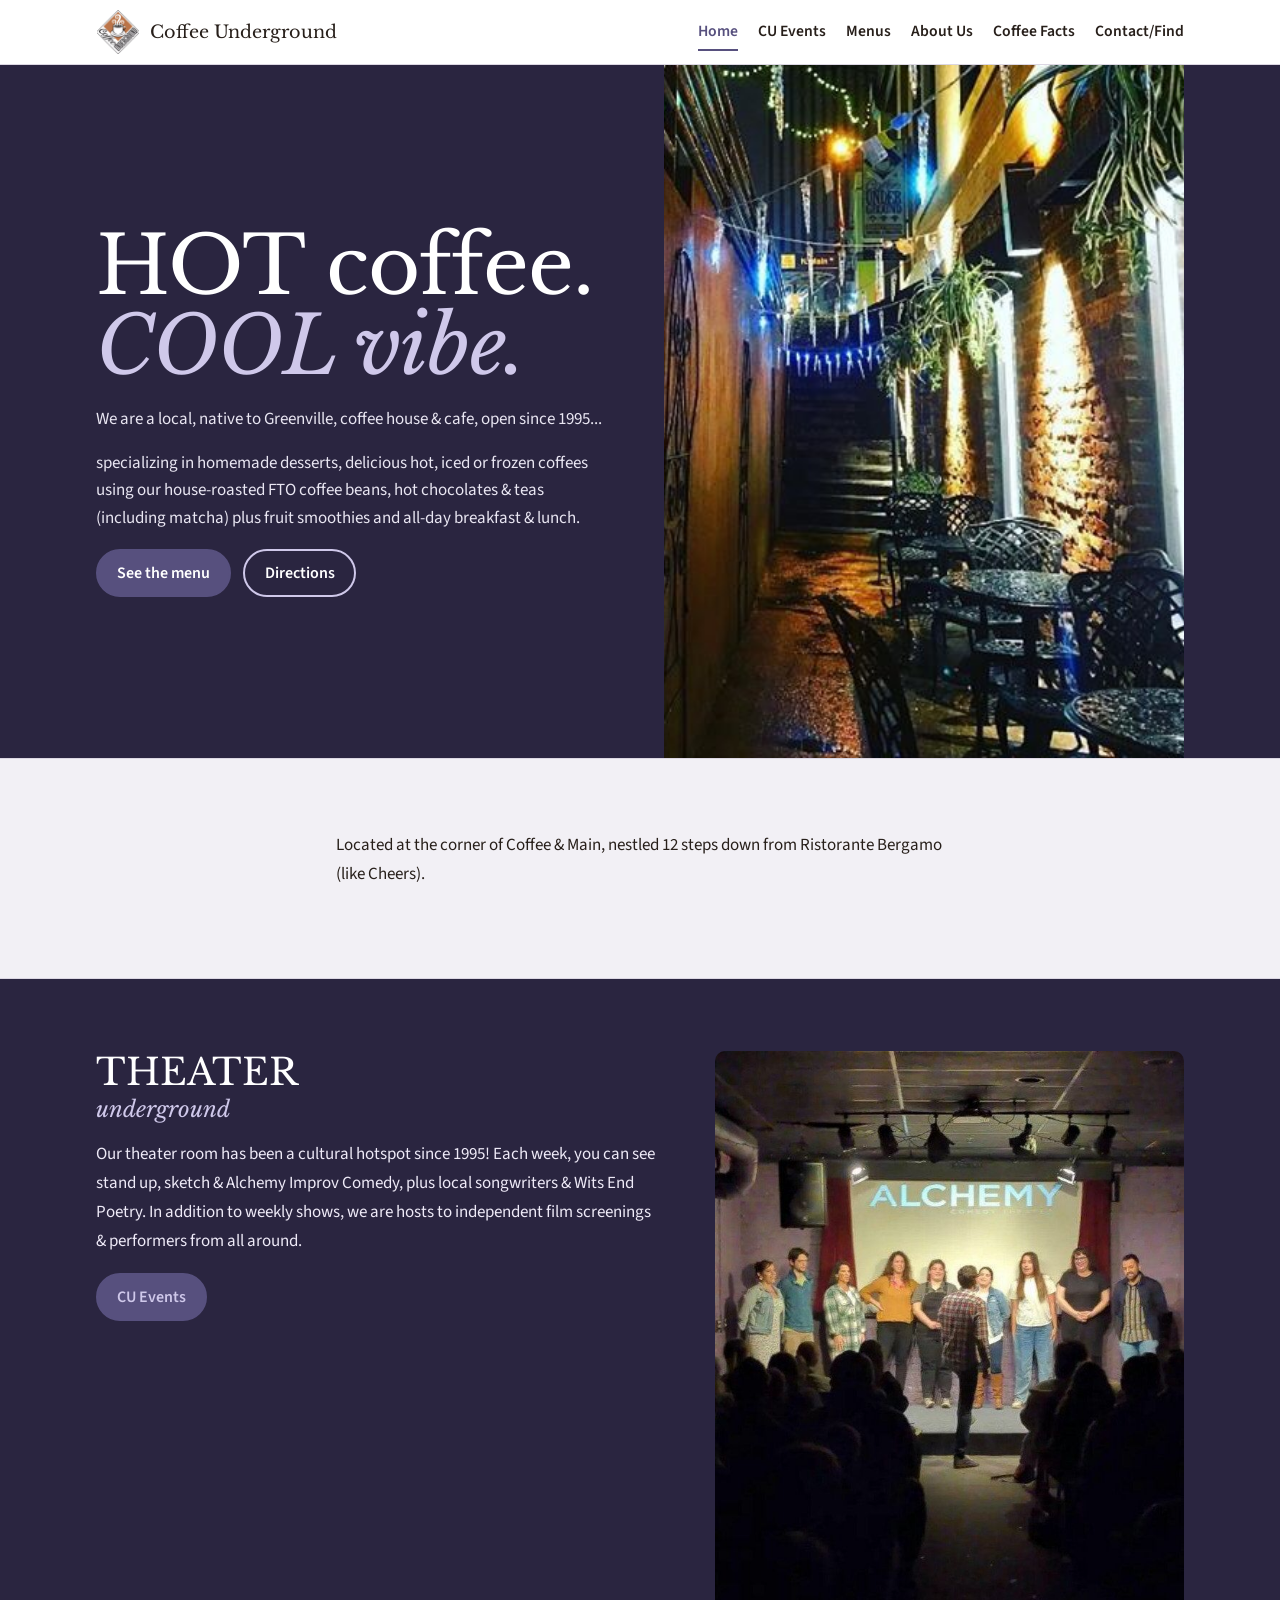
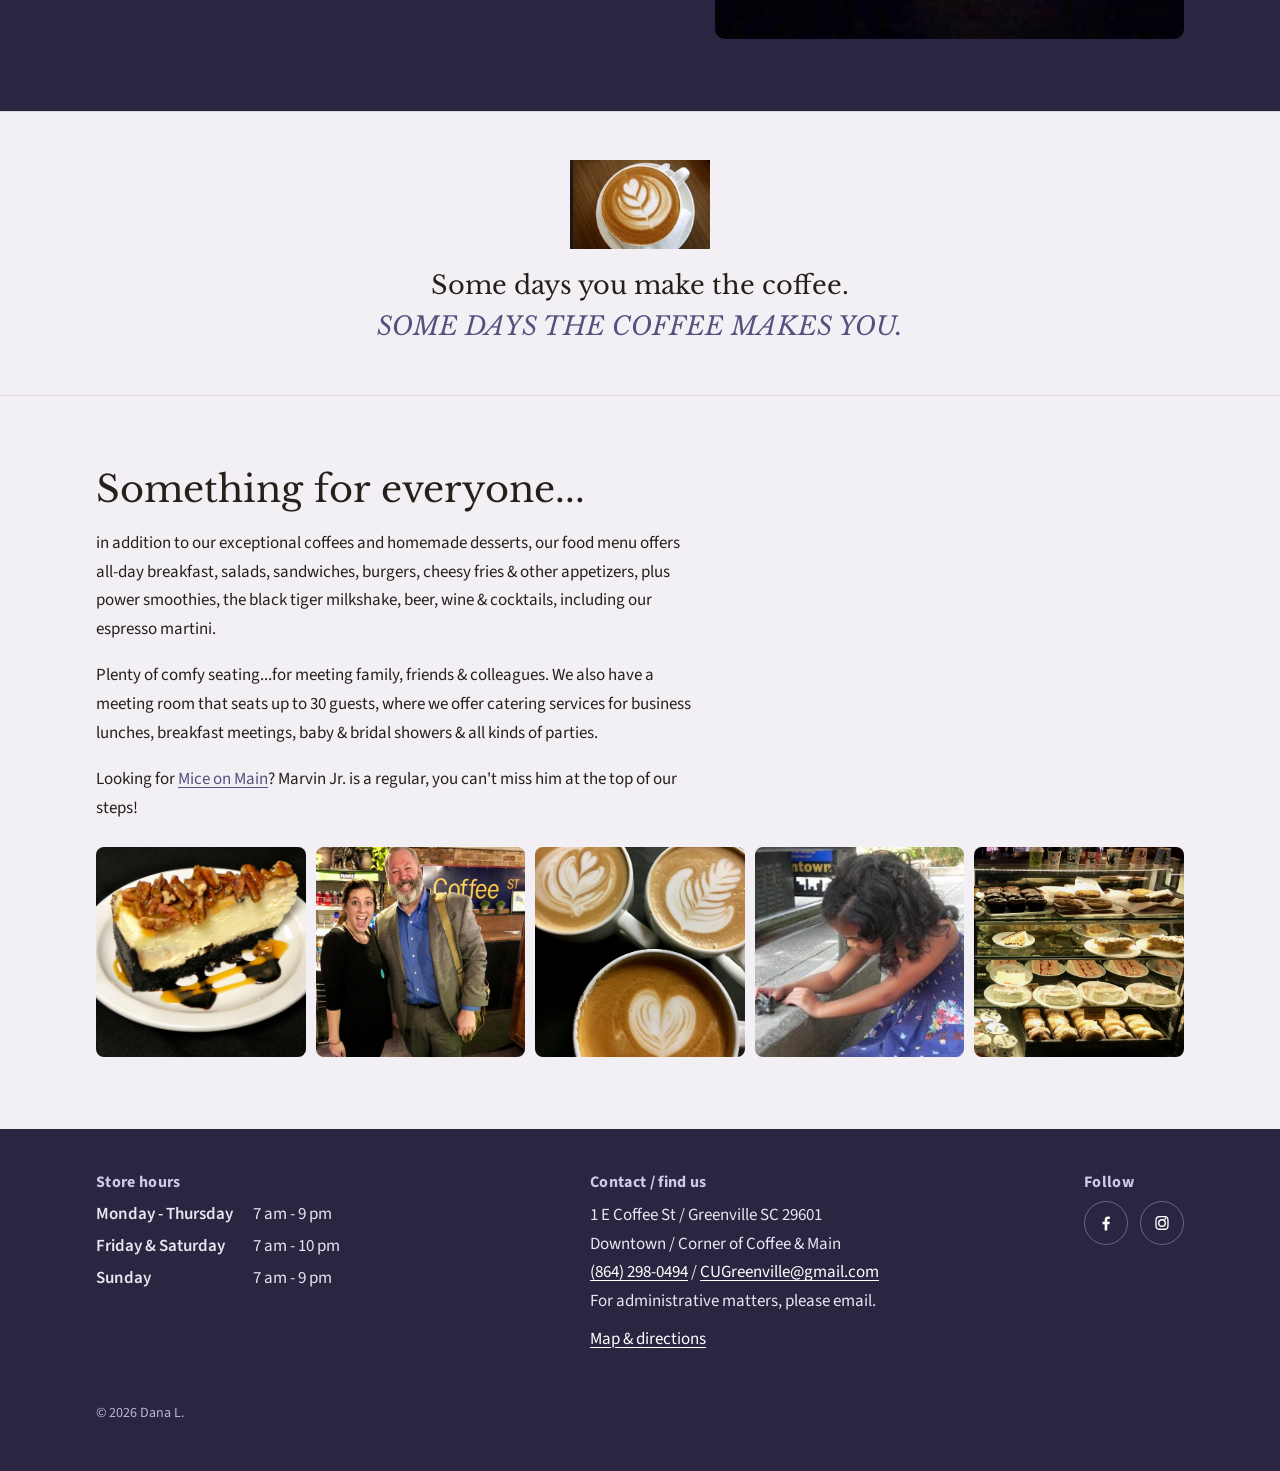
==== index.html @ 71eb5bec "Coffee Underground redesign: static site with GitHub Pages deploy Plain HTML/CSS redesign of coffeeu" ====
<!doctype html>
<html lang="en">
<head>
<meta charset="utf-8">
<meta name="viewport" content="width=device-width, initial-scale=1">
<title>Coffee Underground | Greenville, SC coffee house & theater</title>
<meta name="description" content="Local coffee house & cafe at the corner of Coffee & Main in downtown Greenville since 1995. House-roasted coffee, homemade desserts, all-day breakfast, and a theater downstairs.">
<meta property="og:site_name" content="Coffee Underground">
<meta property="og:title" content="Coffee Underground | Greenville, SC coffee house & theater">
<meta property="og:description" content="Local coffee house & cafe at the corner of Coffee & Main in downtown Greenville since 1995. House-roasted coffee, homemade desserts, all-day breakfast, and a theater downstairs.">
<meta property="og:image" content="https://www.coffeeunderground.info/assets/img/home-alley.jpeg">
<link rel="icon" href="assets/img/logo-sm.png">
<link rel="preconnect" href="https://fonts.googleapis.com">
<link rel="preconnect" href="https://fonts.gstatic.com" crossorigin>
<link href="https://fonts.googleapis.com/css2?family=Libre+Baskerville:ital,wght@0,400;0,700;1,400&family=Source+Sans+3:wght@400;600;700&display=swap" rel="stylesheet">
<link rel="stylesheet" href="assets/css/styles.css">
<script>document.documentElement.classList.add('js')</script>
<script>
(function () {
  try {
    if (matchMedia('(prefers-reduced-motion: reduce)').matches) return;
    // Once per 30 days per browser, not per tab, so visitors arriving from links don't sit through it again.
    var last = +localStorage.getItem('cu-intro') || 0;
    if (Date.now() - last < 30 * 864e5) return;
    localStorage.setItem('cu-intro', Date.now());
    document.documentElement.classList.add('intro');
  } catch (e) {}
})();
</script>
</head>
<body>
<div id="intro" aria-hidden="true">
  <svg class="intro-bg" viewBox="0 0 400 600" preserveAspectRatio="xMidYMid slice" aria-hidden="true">
  <defs>
    <filter id="paint" x="-5%" y="-5%" width="110%" height="110%">
      <feTurbulence type="fractalNoise" baseFrequency="0.035" numOctaves="2" seed="3" result="n"/>
      <feDisplacementMap in="SourceGraphic" in2="n" scale="9"/>
      <feGaussianBlur stdDeviation="0.7"/>
    </filter>
  </defs>
  <rect width="400" height="600" fill="#2a2540"/>
  <g filter="url(#paint)"><ellipse cx="130" cy="50" rx="9" ry="6" transform="rotate(-9 130 50)" fill="#57507e" opacity="0.09"/><ellipse cx="203" cy="12" rx="16" ry="4" transform="rotate(4 203 12)" fill="#9a6844" opacity="0.09"/><ellipse cx="226" cy="313" rx="18" ry="5" transform="rotate(33 226 313)" fill="#57507e" opacity="0.09"/><ellipse cx="343" cy="96" rx="18" ry="6" transform="rotate(4 343 96)" fill="#57507e" opacity="0.18"/><ellipse cx="41" cy="188" rx="15" ry="6" transform="rotate(-31 41 188)" fill="#57507e" opacity="0.09"/><ellipse cx="82" cy="225" rx="22" ry="5" transform="rotate(30 82 225)" fill="#9a6844" opacity="0.13"/><ellipse cx="99" cy="59" rx="9" ry="5" transform="rotate(-0 99 59)" fill="#57507e" opacity="0.13"/><ellipse cx="180" cy="201" rx="10" ry="5" transform="rotate(18 180 201)" fill="#57507e" opacity="0.10"/><ellipse cx="196" cy="13" rx="22" ry="6" transform="rotate(26 196 13)" fill="#57507e" opacity="0.12"/><ellipse cx="278" cy="196" rx="9" ry="3" transform="rotate(-16 278 196)" fill="#9a6844" opacity="0.18"/><ellipse cx="26" cy="241" rx="20" ry="8" transform="rotate(23 26 241)" fill="#cfc8ea" opacity="0.12"/><ellipse cx="154" cy="221" rx="25" ry="5" transform="rotate(8 154 221)" fill="#57507e" opacity="0.15"/><ellipse cx="87" cy="95" rx="15" ry="8" transform="rotate(-0 87 95)" fill="#57507e" opacity="0.10"/><ellipse cx="161" cy="92" rx="23" ry="7" transform="rotate(-16 161 92)" fill="#57507e" opacity="0.14"/><ellipse cx="144" cy="292" rx="11" ry="4" transform="rotate(-19 144 292)" fill="#57507e" opacity="0.11"/><ellipse cx="194" cy="194" rx="13" ry="4" transform="rotate(2 194 194)" fill="#cfc8ea" opacity="0.17"/><ellipse cx="127" cy="41" rx="16" ry="7" transform="rotate(32 127 41)" fill="#57507e" opacity="0.18"/><ellipse cx="224" cy="131" rx="10" ry="6" transform="rotate(-31 224 131)" fill="#9a6844" opacity="0.09"/><ellipse cx="84" cy="54" rx="19" ry="4" transform="rotate(5 84 54)" fill="#cfc8ea" opacity="0.16"/><ellipse cx="380" cy="203" rx="24" ry="6" transform="rotate(-25 380 203)" fill="#57507e" opacity="0.12"/><ellipse cx="139" cy="120" rx="10" ry="5" transform="rotate(33 139 120)" fill="#57507e" opacity="0.15"/><ellipse cx="125" cy="48" rx="21" ry="5" transform="rotate(13 125 48)" fill="#cfc8ea" opacity="0.15"/><ellipse cx="82" cy="314" rx="11" ry="6" transform="rotate(-33 82 314)" fill="#cfc8ea" opacity="0.15"/><ellipse cx="391" cy="285" rx="17" ry="8" transform="rotate(-10 391 285)" fill="#cfc8ea" opacity="0.11"/><ellipse cx="217" cy="166" rx="19" ry="7" transform="rotate(18 217 166)" fill="#57507e" opacity="0.11"/><ellipse cx="96" cy="132" rx="12" ry="5" transform="rotate(16 96 132)" fill="#57507e" opacity="0.22"/><ellipse cx="316" cy="156" rx="20" ry="8" transform="rotate(-4 316 156)" fill="#57507e" opacity="0.21"/><ellipse cx="395" cy="315" rx="9" ry="4" transform="rotate(-2 395 315)" fill="#cfc8ea" opacity="0.13"/><ellipse cx="193" cy="325" rx="17" ry="6" transform="rotate(21 193 325)" fill="#57507e" opacity="0.09"/><ellipse cx="264" cy="300" rx="17" ry="4" transform="rotate(20 264 300)" fill="#57507e" opacity="0.13"/><ellipse cx="320" cy="321" rx="16" ry="7" transform="rotate(-29 320 321)" fill="#9a6844" opacity="0.10"/><ellipse cx="397" cy="9" rx="23" ry="4" transform="rotate(23 397 9)" fill="#9a6844" opacity="0.22"/><ellipse cx="263" cy="116" rx="8" ry="7" transform="rotate(16 263 116)" fill="#57507e" opacity="0.09"/><ellipse cx="300" cy="46" rx="23" ry="4" transform="rotate(-17 300 46)" fill="#57507e" opacity="0.12"/><ellipse cx="96" cy="194" rx="18" ry="7" transform="rotate(-31 96 194)" fill="#cfc8ea" opacity="0.18"/><ellipse cx="359" cy="219" rx="23" ry="7" transform="rotate(-26 359 219)" fill="#9a6844" opacity="0.10"/><ellipse cx="204" cy="288" rx="19" ry="7" transform="rotate(-25 204 288)" fill="#57507e" opacity="0.10"/><ellipse cx="248" cy="40" rx="14" ry="6" transform="rotate(4 248 40)" fill="#57507e" opacity="0.19"/><ellipse cx="42" cy="185" rx="11" ry="3" transform="rotate(-28 42 185)" fill="#57507e" opacity="0.14"/><ellipse cx="11" cy="295" rx="16" ry="6" transform="rotate(0 11 295)" fill="#57507e" opacity="0.15"/><ellipse cx="277" cy="149" rx="17" ry="4" transform="rotate(2 277 149)" fill="#9a6844" opacity="0.20"/><ellipse cx="371" cy="305" rx="23" ry="4" transform="rotate(-26 371 305)" fill="#57507e" opacity="0.14"/><ellipse cx="29" cy="79" rx="12" ry="5" transform="rotate(-26 29 79)" fill="#57507e" opacity="0.19"/><ellipse cx="376" cy="212" rx="11" ry="7" transform="rotate(33 376 212)" fill="#cfc8ea" opacity="0.11"/><ellipse cx="381" cy="131" rx="11" ry="6" transform="rotate(-19 381 131)" fill="#9a6844" opacity="0.18"/><rect x="-58" y="302" width="60" height="22" rx="4" fill="#9a6844" opacity="0.34"/><rect x="6" y="302" width="52" height="22" rx="4" fill="#9a6844" opacity="0.32"/><rect x="62" y="302" width="52" height="22" rx="4" fill="#9a6844" opacity="0.42"/><rect x="118" y="302" width="53" height="22" rx="4" fill="#9a6844" opacity="0.30"/><rect x="175" y="302" width="60" height="22" rx="4" fill="#9a6844" opacity="0.48"/><rect x="238" y="302" width="51" height="22" rx="4" fill="#57507e" opacity="0.24"/><rect x="293" y="302" width="51" height="22" rx="4" fill="#57507e" opacity="0.27"/><rect x="348" y="302" width="57" height="22" rx="4" fill="#57507e" opacity="0.46"/><rect x="409" y="302" width="56" height="22" rx="4" fill="#57507e" opacity="0.33"/><rect x="-28" y="328" width="54" height="22" rx="4" fill="#9a6844" opacity="0.36"/><rect x="30" y="328" width="52" height="22" rx="4" fill="#9a6844" opacity="0.44"/><rect x="86" y="328" width="50" height="22" rx="4" fill="#57507e" opacity="0.30"/><rect x="141" y="328" width="48" height="22" rx="4" fill="#9a6844" opacity="0.29"/><rect x="193" y="328" width="55" height="22" rx="4" fill="#9a6844" opacity="0.29"/><rect x="252" y="328" width="49" height="22" rx="4" fill="#9a6844" opacity="0.50"/><rect x="306" y="328" width="53" height="22" rx="4" fill="#57507e" opacity="0.39"/><rect x="363" y="328" width="49" height="22" rx="4" fill="#8f2b25" opacity="0.48"/><rect x="415" y="328" width="60" height="22" rx="4" fill="#9a6844" opacity="0.27"/><rect x="-58" y="354" width="59" height="22" rx="4" fill="#8f2b25" opacity="0.37"/><rect x="5" y="354" width="50" height="22" rx="4" fill="#9a6844" opacity="0.41"/><rect x="60" y="354" width="51" height="22" rx="4" fill="#57507e" opacity="0.50"/><rect x="115" y="354" width="48" height="22" rx="4" fill="#9a6844" opacity="0.36"/><rect x="167" y="354" width="60" height="22" rx="4" fill="#9a6844" opacity="0.29"/><rect x="231" y="354" width="53" height="22" rx="4" fill="#8f2b25" opacity="0.40"/><rect x="288" y="354" width="56" height="22" rx="4" fill="#9a6844" opacity="0.47"/><rect x="348" y="354" width="60" height="22" rx="4" fill="#9a6844" opacity="0.28"/><rect x="412" y="354" width="51" height="22" rx="4" fill="#9a6844" opacity="0.47"/><rect x="-28" y="380" width="57" height="22" rx="4" fill="#9a6844" opacity="0.50"/><rect x="33" y="380" width="60" height="22" rx="4" fill="#57507e" opacity="0.22"/><rect x="97" y="380" width="56" height="22" rx="4" fill="#57507e" opacity="0.34"/><rect x="156" y="380" width="49" height="22" rx="4" fill="#8f2b25" opacity="0.33"/><rect x="209" y="380" width="54" height="22" rx="4" fill="#57507e" opacity="0.39"/><rect x="267" y="380" width="56" height="22" rx="4" fill="#9a6844" opacity="0.27"/><rect x="327" y="380" width="51" height="22" rx="4" fill="#9a6844" opacity="0.32"/><rect x="382" y="380" width="52" height="22" rx="4" fill="#57507e" opacity="0.31"/><rect x="-58" y="406" width="48" height="22" rx="4" fill="#57507e" opacity="0.28"/><rect x="-6" y="406" width="50" height="22" rx="4" fill="#9a6844" opacity="0.24"/><rect x="49" y="406" width="51" height="22" rx="4" fill="#8f2b25" opacity="0.29"/><rect x="104" y="406" width="57" height="22" rx="4" fill="#9a6844" opacity="0.45"/><rect x="165" y="406" width="50" height="22" rx="4" fill="#9a6844" opacity="0.33"/><rect x="219" y="406" width="52" height="22" rx="4" fill="#8f2b25" opacity="0.24"/><rect x="275" y="406" width="59" height="22" rx="4" fill="#57507e" opacity="0.26"/><rect x="338" y="406" width="59" height="22" rx="4" fill="#8f2b25" opacity="0.39"/><rect x="401" y="406" width="57" height="22" rx="4" fill="#8f2b25" opacity="0.36"/><rect x="-28" y="432" width="51" height="22" rx="4" fill="#8f2b25" opacity="0.26"/><rect x="27" y="432" width="58" height="22" rx="4" fill="#8f2b25" opacity="0.36"/><rect x="89" y="432" width="53" height="22" rx="4" fill="#8f2b25" opacity="0.36"/><rect x="146" y="432" width="59" height="22" rx="4" fill="#8f2b25" opacity="0.38"/><rect x="209" y="432" width="58" height="22" rx="4" fill="#9a6844" opacity="0.41"/><rect x="271" y="432" width="58" height="22" rx="4" fill="#8f2b25" opacity="0.49"/><rect x="333" y="432" width="56" height="22" rx="4" fill="#9a6844" opacity="0.23"/><rect x="392" y="432" width="56" height="22" rx="4" fill="#57507e" opacity="0.33"/><rect x="-58" y="458" width="53" height="22" rx="4" fill="#9a6844" opacity="0.23"/><rect x="-1" y="458" width="54" height="22" rx="4" fill="#9a6844" opacity="0.29"/><rect x="58" y="458" width="53" height="22" rx="4" fill="#9a6844" opacity="0.48"/><rect x="115" y="458" width="59" height="22" rx="4" fill="#9a6844" opacity="0.37"/><rect x="178" y="458" width="57" height="22" rx="4" fill="#9a6844" opacity="0.45"/><rect x="239" y="458" width="58" height="22" rx="4" fill="#9a6844" opacity="0.43"/><rect x="301" y="458" width="51" height="22" rx="4" fill="#8f2b25" opacity="0.35"/><rect x="356" y="458" width="58" height="22" rx="4" fill="#9a6844" opacity="0.47"/><rect x="418" y="458" width="51" height="22" rx="4" fill="#9a6844" opacity="0.40"/><rect x="-28" y="484" width="50" height="22" rx="4" fill="#9a6844" opacity="0.31"/><rect x="26" y="484" width="56" height="22" rx="4" fill="#8f2b25" opacity="0.39"/><rect x="86" y="484" width="50" height="22" rx="4" fill="#9a6844" opacity="0.36"/><rect x="140" y="484" width="60" height="22" rx="4" fill="#9a6844" opacity="0.28"/><rect x="203" y="484" width="54" height="22" rx="4" fill="#8f2b25" opacity="0.30"/><rect x="261" y="484" width="54" height="22" rx="4" fill="#8f2b25" opacity="0.50"/><rect x="319" y="484" width="55" height="22" rx="4" fill="#9a6844" opacity="0.24"/><rect x="378" y="484" width="54" height="22" rx="4" fill="#9a6844" opacity="0.24"/><rect x="-58" y="510" width="54" height="22" rx="4" fill="#57507e" opacity="0.50"/><rect x="0" y="510" width="53" height="22" rx="4" fill="#57507e" opacity="0.48"/><rect x="57" y="510" width="49" height="22" rx="4" fill="#9a6844" opacity="0.43"/><rect x="110" y="510" width="51" height="22" rx="4" fill="#9a6844" opacity="0.39"/><rect x="165" y="510" width="56" height="22" rx="4" fill="#9a6844" opacity="0.25"/><rect x="224" y="510" width="52" height="22" rx="4" fill="#9a6844" opacity="0.47"/><rect x="281" y="510" width="53" height="22" rx="4" fill="#9a6844" opacity="0.49"/><rect x="337" y="510" width="56" height="22" rx="4" fill="#9a6844" opacity="0.42"/><rect x="398" y="510" width="53" height="22" rx="4" fill="#9a6844" opacity="0.25"/><rect x="-28" y="536" width="52" height="22" rx="4" fill="#9a6844" opacity="0.31"/><rect x="28" y="536" width="53" height="22" rx="4" fill="#57507e" opacity="0.27"/><rect x="85" y="536" width="48" height="22" rx="4" fill="#8f2b25" opacity="0.29"/><rect x="137" y="536" width="49" height="22" rx="4" fill="#9a6844" opacity="0.46"/><rect x="190" y="536" width="49" height="22" rx="4" fill="#57507e" opacity="0.43"/><rect x="243" y="536" width="58" height="22" rx="4" fill="#9a6844" opacity="0.23"/><rect x="305" y="536" width="56" height="22" rx="4" fill="#8f2b25" opacity="0.26"/><rect x="365" y="536" width="60" height="22" rx="4" fill="#9a6844" opacity="0.31"/><rect x="-58" y="562" width="57" height="22" rx="4" fill="#8f2b25" opacity="0.34"/><rect x="3" y="562" width="48" height="22" rx="4" fill="#8f2b25" opacity="0.33"/><rect x="56" y="562" width="59" height="22" rx="4" fill="#9a6844" opacity="0.28"/><rect x="118" y="562" width="49" height="22" rx="4" fill="#57507e" opacity="0.34"/><rect x="171" y="562" width="55" height="22" rx="4" fill="#9a6844" opacity="0.46"/><rect x="230" y="562" width="54" height="22" rx="4" fill="#57507e" opacity="0.37"/><rect x="288" y="562" width="50" height="22" rx="4" fill="#9a6844" opacity="0.30"/><rect x="342" y="562" width="51" height="22" rx="4" fill="#8f2b25" opacity="0.40"/><rect x="397" y="562" width="53" height="22" rx="4" fill="#9a6844" opacity="0.36"/><rect x="-28" y="588" width="56" height="22" rx="4" fill="#9a6844" opacity="0.40"/><rect x="32" y="588" width="49" height="22" rx="4" fill="#9a6844" opacity="0.45"/><rect x="85" y="588" width="55" height="22" rx="4" fill="#9a6844" opacity="0.31"/><rect x="144" y="588" width="57" height="22" rx="4" fill="#9a6844" opacity="0.37"/><rect x="205" y="588" width="51" height="22" rx="4" fill="#9a6844" opacity="0.38"/><rect x="260" y="588" width="52" height="22" rx="4" fill="#9a6844" opacity="0.45"/><rect x="315" y="588" width="50" height="22" rx="4" fill="#9a6844" opacity="0.46"/><rect x="370" y="588" width="53" height="22" rx="4" fill="#8f2b25" opacity="0.28"/><path d="M-10 330 h36 v42 h34 v42 h34 v42 h34 v42 h34 v42 h34 V600 H-10Z" fill="#2a2540" opacity=".85"/><path d="M-10 330 h36 v44" fill="none" stroke="#cfc8ea" stroke-width="3" opacity=".35" stroke-linecap="round"/><path d="M24 372 h36 v44" fill="none" stroke="#cfc8ea" stroke-width="3" opacity=".35" stroke-linecap="round"/><path d="M58 414 h36 v44" fill="none" stroke="#cfc8ea" stroke-width="3" opacity=".35" stroke-linecap="round"/><path d="M92 456 h36 v44" fill="none" stroke="#cfc8ea" stroke-width="3" opacity=".35" stroke-linecap="round"/><path d="M126 498 h36 v44" fill="none" stroke="#cfc8ea" stroke-width="3" opacity=".35" stroke-linecap="round"/></g>
  <g filter="url(#paint)" class="vines"><g class="vine"><path class="ln vline" pathLength="1" d="M300 -10 C330 105 270 195 315 300" style="--t:.1s;--d:1.4s"/><path d="M0 0 C-6 -4 -10 -12 -5 -16 C-2 -18 0 -15 0 -13 C0 -15 2 -18 5 -16 C10 -12 6 -4 0 0Z" transform="translate(309 21) rotate(241) scale(1.79)" fill="#cfc8ea" opacity="0.47"/><path d="M0 0 C-6 -4 -10 -12 -5 -16 C-2 -18 0 -15 0 -13 C0 -15 2 -18 5 -16 C10 -12 6 -4 0 0Z" transform="translate(306 50) rotate(141) scale(2.28)" fill="#9a6844" opacity="0.53"/><path d="M0 0 C-6 -4 -10 -12 -5 -16 C-2 -18 0 -15 0 -13 C0 -15 2 -18 5 -16 C10 -12 6 -4 0 0Z" transform="translate(311 79) rotate(245) scale(2.15)" fill="#cfc8ea" opacity="0.47"/><path d="M0 0 C-6 -4 -10 -12 -5 -16 C-2 -18 0 -15 0 -13 C0 -15 2 -18 5 -16 C10 -12 6 -4 0 0Z" transform="translate(303 107) rotate(131) scale(1.77)" fill="#cfc8ea" opacity="0.51"/><path d="M0 0 C-6 -4 -10 -12 -5 -16 C-2 -18 0 -15 0 -13 C0 -15 2 -18 5 -16 C10 -12 6 -4 0 0Z" transform="translate(306 135) rotate(244) scale(1.82)" fill="#cfc8ea" opacity="0.43"/><path d="M0 0 C-6 -4 -10 -12 -5 -16 C-2 -18 0 -15 0 -13 C0 -15 2 -18 5 -16 C10 -12 6 -4 0 0Z" transform="translate(297 162) rotate(118) scale(1.90)" fill="#cfc8ea" opacity="0.64"/><path d="M0 0 C-6 -4 -10 -12 -5 -16 C-2 -18 0 -15 0 -13 C0 -15 2 -18 5 -16 C10 -12 6 -4 0 0Z" transform="translate(301 189) rotate(218) scale(1.94)" fill="#9a6844" opacity="0.61"/><path d="M0 0 C-6 -4 -10 -12 -5 -16 C-2 -18 0 -15 0 -13 C0 -15 2 -18 5 -16 C10 -12 6 -4 0 0Z" transform="translate(295 217) rotate(136) scale(2.28)" fill="#cfc8ea" opacity="0.46"/><path d="M0 0 C-6 -4 -10 -12 -5 -16 C-2 -18 0 -15 0 -13 C0 -15 2 -18 5 -16 C10 -12 6 -4 0 0Z" transform="translate(303 244) rotate(249) scale(1.71)" fill="#cfc8ea" opacity="0.64"/><path d="M0 0 C-6 -4 -10 -12 -5 -16 C-2 -18 0 -15 0 -13 C0 -15 2 -18 5 -16 C10 -12 6 -4 0 0Z" transform="translate(302 272) rotate(122) scale(2.11)" fill="#cfc8ea" opacity="0.42"/></g><g class="vine"><path class="ln vline" pathLength="1" d="M360 -10 C335 133 385 247 348 380" style="--t:.1s;--d:1.4s"/><path d="M0 0 C-6 -4 -10 -12 -5 -16 C-2 -18 0 -15 0 -13 C0 -15 2 -18 5 -16 C10 -12 6 -4 0 0Z" transform="translate(358 28) rotate(215) scale(2.14)" fill="#cfc8ea" opacity="0.46"/><path d="M0 0 C-6 -4 -10 -12 -5 -16 C-2 -18 0 -15 0 -13 C0 -15 2 -18 5 -16 C10 -12 6 -4 0 0Z" transform="translate(350 65) rotate(122) scale(2.24)" fill="#cfc8ea" opacity="0.64"/><path d="M0 0 C-6 -4 -10 -12 -5 -16 C-2 -18 0 -15 0 -13 C0 -15 2 -18 5 -16 C10 -12 6 -4 0 0Z" transform="translate(356 102) rotate(233) scale(2.04)" fill="#cfc8ea" opacity="0.57"/><path d="M0 0 C-6 -4 -10 -12 -5 -16 C-2 -18 0 -15 0 -13 C0 -15 2 -18 5 -16 C10 -12 6 -4 0 0Z" transform="translate(352 137) rotate(143) scale(1.68)" fill="#9a6844" opacity="0.64"/><path d="M0 0 C-6 -4 -10 -12 -5 -16 C-2 -18 0 -15 0 -13 C0 -15 2 -18 5 -16 C10 -12 6 -4 0 0Z" transform="translate(360 172) rotate(224) scale(1.73)" fill="#9a6844" opacity="0.40"/><path d="M0 0 C-6 -4 -10 -12 -5 -16 C-2 -18 0 -15 0 -13 C0 -15 2 -18 5 -16 C10 -12 6 -4 0 0Z" transform="translate(357 206) rotate(110) scale(1.98)" fill="#cfc8ea" opacity="0.64"/><path d="M0 0 C-6 -4 -10 -12 -5 -16 C-2 -18 0 -15 0 -13 C0 -15 2 -18 5 -16 C10 -12 6 -4 0 0Z" transform="translate(365 240) rotate(246) scale(2.05)" fill="#cfc8ea" opacity="0.53"/><path d="M0 0 C-6 -4 -10 -12 -5 -16 C-2 -18 0 -15 0 -13 C0 -15 2 -18 5 -16 C10 -12 6 -4 0 0Z" transform="translate(359 274) rotate(144) scale(1.98)" fill="#cfc8ea" opacity="0.58"/><path d="M0 0 C-6 -4 -10 -12 -5 -16 C-2 -18 0 -15 0 -13 C0 -15 2 -18 5 -16 C10 -12 6 -4 0 0Z" transform="translate(363 309) rotate(216) scale(1.82)" fill="#cfc8ea" opacity="0.62"/><path d="M0 0 C-6 -4 -10 -12 -5 -16 C-2 -18 0 -15 0 -13 C0 -15 2 -18 5 -16 C10 -12 6 -4 0 0Z" transform="translate(353 344) rotate(142) scale(2.05)" fill="#cfc8ea" opacity="0.57"/></g><g class="vine"><path class="ln vline" pathLength="1" d="M60 -10 C80 70 40 130 70 200" style="--t:.1s;--d:1.4s"/><path d="M0 0 C-6 -4 -10 -12 -5 -16 C-2 -18 0 -15 0 -13 C0 -15 2 -18 5 -16 C10 -12 6 -4 0 0Z" transform="translate(67 11) rotate(223) scale(2.25)" fill="#cfc8ea" opacity="0.57"/><path d="M0 0 C-6 -4 -10 -12 -5 -16 C-2 -18 0 -15 0 -13 C0 -15 2 -18 5 -16 C10 -12 6 -4 0 0Z" transform="translate(63 32) rotate(132) scale(2.10)" fill="#cfc8ea" opacity="0.45"/><path d="M0 0 C-6 -4 -10 -12 -5 -16 C-2 -18 0 -15 0 -13 C0 -15 2 -18 5 -16 C10 -12 6 -4 0 0Z" transform="translate(69 52) rotate(241) scale(2.16)" fill="#9a6844" opacity="0.42"/><path d="M0 0 C-6 -4 -10 -12 -5 -16 C-2 -18 0 -15 0 -13 C0 -15 2 -18 5 -16 C10 -12 6 -4 0 0Z" transform="translate(61 71) rotate(138) scale(1.95)" fill="#cfc8ea" opacity="0.46"/><path d="M0 0 C-6 -4 -10 -12 -5 -16 C-2 -18 0 -15 0 -13 C0 -15 2 -18 5 -16 C10 -12 6 -4 0 0Z" transform="translate(65 90) rotate(242) scale(1.76)" fill="#cfc8ea" opacity="0.43"/><path d="M0 0 C-6 -4 -10 -12 -5 -16 C-2 -18 0 -15 0 -13 C0 -15 2 -18 5 -16 C10 -12 6 -4 0 0Z" transform="translate(57 108) rotate(124) scale(2.04)" fill="#cfc8ea" opacity="0.52"/><path d="M0 0 C-6 -4 -10 -12 -5 -16 C-2 -18 0 -15 0 -13 C0 -15 2 -18 5 -16 C10 -12 6 -4 0 0Z" transform="translate(62 126) rotate(217) scale(2.24)" fill="#9a6844" opacity="0.44"/><path d="M0 0 C-6 -4 -10 -12 -5 -16 C-2 -18 0 -15 0 -13 C0 -15 2 -18 5 -16 C10 -12 6 -4 0 0Z" transform="translate(55 144) rotate(138) scale(1.88)" fill="#9a6844" opacity="0.44"/><path d="M0 0 C-6 -4 -10 -12 -5 -16 C-2 -18 0 -15 0 -13 C0 -15 2 -18 5 -16 C10 -12 6 -4 0 0Z" transform="translate(63 163) rotate(217) scale(1.64)" fill="#cfc8ea" opacity="0.51"/><path d="M0 0 C-6 -4 -10 -12 -5 -16 C-2 -18 0 -15 0 -13 C0 -15 2 -18 5 -16 C10 -12 6 -4 0 0Z" transform="translate(60 181) rotate(134) scale(2.10)" fill="#cfc8ea" opacity="0.65"/></g><g class="vine"><path class="ln vline" pathLength="1" d="M395 -10 C380 84 410 156 388 240" style="--t:.1s;--d:1.4s"/><path d="M0 0 C-6 -4 -10 -12 -5 -16 C-2 -18 0 -15 0 -13 C0 -15 2 -18 5 -16 C10 -12 6 -4 0 0Z" transform="translate(395 15) rotate(227) scale(2.25)" fill="#cfc8ea" opacity="0.56"/><path d="M0 0 C-6 -4 -10 -12 -5 -16 C-2 -18 0 -15 0 -13 C0 -15 2 -18 5 -16 C10 -12 6 -4 0 0Z" transform="translate(388 39) rotate(129) scale(1.97)" fill="#cfc8ea" opacity="0.57"/><path d="M0 0 C-6 -4 -10 -12 -5 -16 C-2 -18 0 -15 0 -13 C0 -15 2 -18 5 -16 C10 -12 6 -4 0 0Z" transform="translate(394 63) rotate(228) scale(1.87)" fill="#cfc8ea" opacity="0.51"/><path d="M0 0 C-6 -4 -10 -12 -5 -16 C-2 -18 0 -15 0 -13 C0 -15 2 -18 5 -16 C10 -12 6 -4 0 0Z" transform="translate(389 85) rotate(142) scale(1.68)" fill="#cfc8ea" opacity="0.49"/><path d="M0 0 C-6 -4 -10 -12 -5 -16 C-2 -18 0 -15 0 -13 C0 -15 2 -18 5 -16 C10 -12 6 -4 0 0Z" transform="translate(396 108) rotate(219) scale(2.27)" fill="#cfc8ea" opacity="0.50"/><path d="M0 0 C-6 -4 -10 -12 -5 -16 C-2 -18 0 -15 0 -13 C0 -15 2 -18 5 -16 C10 -12 6 -4 0 0Z" transform="translate(392 130) rotate(134) scale(2.14)" fill="#cfc8ea" opacity="0.42"/><path d="M0 0 C-6 -4 -10 -12 -5 -16 C-2 -18 0 -15 0 -13 C0 -15 2 -18 5 -16 C10 -12 6 -4 0 0Z" transform="translate(399 151) rotate(222) scale(2.09)" fill="#9a6844" opacity="0.63"/><path d="M0 0 C-6 -4 -10 -12 -5 -16 C-2 -18 0 -15 0 -13 C0 -15 2 -18 5 -16 C10 -12 6 -4 0 0Z" transform="translate(393 173) rotate(132) scale(1.74)" fill="#cfc8ea" opacity="0.41"/><path d="M0 0 C-6 -4 -10 -12 -5 -16 C-2 -18 0 -15 0 -13 C0 -15 2 -18 5 -16 C10 -12 6 -4 0 0Z" transform="translate(398 195) rotate(243) scale(1.89)" fill="#cfc8ea" opacity="0.41"/><path d="M0 0 C-6 -4 -10 -12 -5 -16 C-2 -18 0 -15 0 -13 C0 -15 2 -18 5 -16 C10 -12 6 -4 0 0Z" transform="translate(389 217) rotate(143) scale(1.62)" fill="#cfc8ea" opacity="0.46"/></g></g>
</svg>
  <svg class="intro-fg" viewBox="0 0 300 380" role="img" aria-label="A latte being poured">
  <defs>
    <filter id="squiggle">
      <feTurbulence type="fractalNoise" baseFrequency="0.018" numOctaves="1" seed="1">
        <animate attributeName="seed" values="1;2;3;4" dur="0.4s" calcMode="discrete" repeatCount="indefinite"/>
      </feTurbulence>
      <feDisplacementMap in="SourceGraphic" scale="2.4"/>
    </filter>
  </defs>
  <polygon class="diamond" points="150,30 272,152 150,274 28,152" fill="#9a6844" filter="url(#paint)"/>
  <g filter="url(#squiggle)">
    <!-- saucer -->
    <ellipse class="fill" cx="150" cy="262" rx="88" ry="17" fill="#2a2540" style="--t:.3s"/>
    <ellipse class="ln" pathLength="1" cx="150" cy="262" rx="88" ry="17" style="--t:.3s"/>
    <ellipse class="ln thin" pathLength="1" cx="150" cy="259" rx="52" ry="8" style="--t:.55s;--d:.5s"/>
    <!-- cup -->
    <path class="fill" d="M92 190 C92 248 110 260 150 260 C190 260 208 248 208 190Z" fill="#2a2540" style="--t:.5s"/>
    <path class="ln" pathLength="1" d="M92 190 C92 248 110 260 150 260 C190 260 208 248 208 190" style="--t:.5s"/>
    <path class="ln" pathLength="1" d="M207 204 C244 196 246 240 199 243" style="--t:.8s;--d:.5s"/>
    <!-- latte surface fills as the pour lands -->
    <ellipse class="crema" cx="150" cy="191" rx="54" ry="11" fill="#9a6844"/>
    <ellipse class="ln" pathLength="1" cx="150" cy="190" rx="58" ry="13" style="--t:.7s;--d:.6s"/>
    <!-- pitcher, tipped toward the cup, spout at (202,112) -->
    <g class="pitcher" transform="translate(202 112) rotate(-52) translate(8 4)">
      <path d="M-8 -4 L0 0 L40 0 L36 52 Q20 60 4 52 L0 0" fill="#2a2540"/>
      <path class="ln" pathLength="1" d="M-8 -4 L0 0 L4 52 Q20 60 36 52 L40 0 L0 0" style="--t:1s;--d:.5s"/>
      <path class="ln" pathLength="1" d="M40 10 C58 12 58 40 37 42" style="--t:1.2s;--d:.35s"/>
    </g>
    <!-- the pour: leaves the spout sideways, then gravity bends it into a near-vertical fall -->
    <path class="stream" pathLength="1" d="M202 112 C186 110 164 124 157 150 C154 162 152 174 152 186"/>
    <!-- rosetta: stacked leaves, then the pull-through -->
    <g class="art">
      <path class="ln thin" pathLength="1" d="M118 194 C132 182 168 182 182 194 C168 203 132 203 118 194" style="--t:1.95s;--d:.35s"/>
      <path class="ln thin" pathLength="1" d="M125 190 C137 181 163 181 175 190" style="--t:2.1s;--d:.25s"/>
      <path class="ln thin" pathLength="1" d="M132 186 C141 180 159 180 168 186" style="--t:2.2s;--d:.22s"/>
      <path class="ln thin" pathLength="1" d="M139 183 C145 179 155 179 161 183" style="--t:2.3s;--d:.2s"/>
      <path class="ln thin" pathLength="1" d="M150 178 L150 202" style="--t:2.42s;--d:.22s"/>
    </g>
    <!-- steam, after the logo's curls -->
    <path class="ln" pathLength="1" d="M128 172 C112 148 146 136 134 112 C126 94 146 84 156 96 C162 104 152 112 146 106" style="--t:2.5s;--d:.75s"/>
    <path class="ln thin" pathLength="1" d="M146 168 C140 156 156 152 151 141 C147 133 157 128 161 134" style="--t:2.6s;--d:.6s"/>
    <path class="ln" pathLength="1" d="M162 170 C154 146 182 140 174 118 C168 102 182 92 190 100 C195 106 188 112 182 107" style="--t:2.65s;--d:.75s"/>
  </g>
  <text class="word" x="150" y="330" text-anchor="middle">Coffee <tspan font-size="15" letter-spacing="3">UNDERGROUND</tspan></text>
</svg>
  <button class="intro-skip" type="button">Skip</button>
</div>
<script>
(function () {
  var root = document.documentElement, el = document.getElementById('intro');
  if (!root.classList.contains('intro')) { el.remove(); return; }
  var done = false, k = parseFloat(getComputedStyle(el).getPropertyValue('--k')) || 1;  // speed factor from styles.css
  function finish() {
    if (done) return; done = true;
    el.classList.add('out');
    setTimeout(function () { root.classList.remove('intro'); el.remove(); }, 600 * k);
  }
  setTimeout(finish, 3700 * k);      // total run time, scaled with the CSS
  el.addEventListener('click', finish);
  document.addEventListener('keydown', finish, { once: true });
})();
</script>
<a class="skip" href="#main">Skip to content</a>
<header class="site-header">
  <div class="wrap">
    <a class="brand" href=""><img src="assets/img/logo-sm.png" alt="" width="44" height="46"><span>Coffee Underground</span></a>
    <button class="nav-toggle" aria-expanded="false" aria-controls="site-nav">Menu</button>
    <nav class="site-nav" id="site-nav" aria-label="Main">
      <ul>
<li><a href="" aria-current="page">Home</a></li>
<li><a href="events/">CU Events</a></li>
<li><a href="menus/">Menus</a></li>
<li><a href="about-cu/">About Us</a></li>
<li><a href="coffee-facts/">Coffee Facts</a></li>
<li><a href="contact/">Contact/Find</a></li>
      </ul>
    </nav>
  </div>
</header>
<main id="main">

<section class="hero">
  <div class="wrap">
    <div class="hero-copy">
      <h1>HOT coffee. <span class="cool">COOL vibe.</span></h1>
      <p>We are a local, native to Greenville, coffee house &amp; cafe, open since 1995...</p>
      <p>specializing in homemade desserts, delicious hot, iced or frozen coffees using our house-roasted FTO coffee beans, hot chocolates &amp; teas (including matcha) plus fruit smoothies and all-day breakfast &amp; lunch.</p>
      <div class="btn-row">
        <a class="btn" href="menus/">See the menu</a>
        <a class="btn ghost" style="color:#fff;border-color:#cfc8ea" href="contact/#map">Directions</a>
      </div>
    </div>
    <figure class="hero-photo">
      <img src="assets/img/home-alley.jpeg" width="480" height="480" alt="The lit walkway and stairs leading down to Coffee Underground" fetchpriority="high">
    </figure>
  </div>
</section>

<section>
  <div class="wrap prose">
    <p>Located at the corner of Coffee &amp; Main, nestled 12 steps down from Ristorante Bergamo (like Cheers).</p>
  </div>
</section>

<section class="theater">
  <div class="wrap split flip">
    <figure class="rounded"><img src="assets/img/home-alchemy.jpg" width="652" height="817" alt="Alchemy Improv Comedy performers on the Coffee Underground stage" loading="lazy"></figure>
    <div class="prose">
      <h2>THEATER <em class="kicker-inline">underground</em></h2>
      <p>Our theater room has been a cultural hotspot since 1995! Each week, you can see stand up, sketch &amp; Alchemy Improv Comedy, plus local songwriters &amp; Wits End Poetry. In addition to weekly shows, we are hosts to independent film screenings &amp; performers from all around.</p>
      <a class="btn" href="events/">CU Events</a>
    </div>
  </div>
</section>

<section class="saying">
  <div class="wrap">
    <img src="assets/img/latte-heart.png" width="204" height="130" alt="Latte art heart" loading="lazy">
    <p>Some days you make the coffee.</p>
    <p>SOME DAYS THE COFFEE MAKES YOU.</p>
  </div>
</section>

<section>
  <div class="wrap">
    <div class="prose">
      <h2>Something for everyone...</h2>
      <p>in addition to our exceptional coffees and homemade desserts, our food menu offers all-day breakfast, salads, sandwiches, burgers, cheesy fries &amp; other appetizers, plus power smoothies, the black tiger milkshake, beer, wine &amp; cocktails, including our espresso martini.</p>
      <p>Plenty of comfy seating...for meeting family, friends &amp; colleagues. We also have a meeting room that seats up to 30 guests, where we offer catering services for business lunches, breakfast meetings, baby &amp; bridal showers &amp; all kinds of parties.</p>
      <p>Looking for <a href="https://www.miceonmain.com">Mice on Main</a>? Marvin Jr. is a regular, you can't miss him at the top of our steps!</p>
    </div>
    <div class="photo-grid five" style="margin-top:1.5rem">
      <img src="assets/img/home-turtle.jpg" width="1200" height="900" alt="Plated turtle dessert" loading="lazy">
      <img src="assets/img/home-img0001.jpg" width="1135" height="1200" alt="Coffee Underground photo" loading="lazy">
      <img src="assets/img/home-fullsize.jpg" width="1109" height="1200" alt="Coffee Underground photo" loading="lazy">
      <img src="assets/img/home-miley-mouse.jpg" width="320" height="266" alt="Miley &amp; Mouse" loading="lazy">
      <img src="assets/img/home-img1455.jpg" width="1194" height="1200" alt="Coffee Underground photo" loading="lazy">
    </div>
  </div>
</section>

</main>
<footer class="site-footer">
  <div class="wrap">
    <div class="foot-grid">
      <div>
        <h2>Store hours</h2>
        <dl class="hours">
          <dt>Monday - Thursday</dt><dd>7 am - 9 pm</dd>
          <dt>Friday &amp; Saturday</dt><dd>7 am - 10 pm</dd>
          <dt>Sunday</dt><dd>7 am - 9 pm</dd>
        </dl>
      </div>
      <div>
        <h2>Contact / find us</h2>
        <address>
          1 E Coffee St / Greenville SC 29601<br>
          Downtown / Corner of Coffee &amp; Main<br>
          <a href="tel:+18642980494">(864) 298-0494</a> / <a href="mailto:CUGreenville@gmail.com">CUGreenville@gmail.com</a><br>
          For administrative matters, please email.
        </address>
        <p style="margin-top:.6rem"><a href="contact/#map">Map &amp; directions</a></p>
      </div>
      <div>
        <h2>Follow</h2>
        <ul class="social">
          <li><a href="https://www.facebook.com/coffeeunderground" aria-label="Coffee Underground on Facebook"><svg viewBox="0 0 24 24" aria-hidden="true"><path d="M13.5 21v-7.5h2.6l.4-3h-3V8.6c0-.9.3-1.5 1.5-1.5h1.6V4.4c-.3 0-1.2-.1-2.3-.1-2.3 0-3.9 1.4-3.9 4v2.2H7.8v3h2.6V21h3.1z"/></svg></a></li>
          <li><a href="https://instagram.com/coffee.underground" aria-label="Coffee Underground on Instagram"><svg viewBox="0 0 24 24" aria-hidden="true"><path d="M12 7.2A4.8 4.8 0 1 0 12 16.8 4.8 4.8 0 0 0 12 7.2zm0 7.9a3.1 3.1 0 1 1 0-6.2 3.1 3.1 0 0 1 0 6.2zm5-8.1a1.1 1.1 0 1 1-2.2 0 1.1 1.1 0 0 1 2.2 0zM12 3.6c-2.3 0-2.6 0-3.5.1-2.4.1-4.3 1.4-4.4 4.4-.1.9-.1 1.2-.1 3.9s0 3 .1 3.9c.1 2.4 1.4 4.3 4.4 4.4.9.1 1.2.1 3.5.1s2.6 0 3.5-.1c2.4-.1 4.3-1.4 4.4-4.4.1-.9.1-1.2.1-3.9s0-3-.1-3.9c-.1-2.4-1.4-4.3-4.4-4.4-.9-.1-1.2-.1-3.5-.1zm0 1.6c2.2 0 2.5 0 3.4.1 1.8.1 2.8.9 2.9 2.9.1.9.1 1.2.1 3.8s0 2.9-.1 3.8c-.1 1.9-1 2.8-2.9 2.9-.9.1-1.2.1-3.4.1s-2.5 0-3.4-.1c-1.9-.1-2.8-1-2.9-2.9-.1-.9-.1-1.2-.1-3.8s0-2.9.1-3.8c.1-1.9 1-2.8 2.9-2.9.9-.1 1.2-.1 3.4-.1z"/></svg></a></li>
        </ul>
      </div>
    </div>
    <p class="copyright">&copy; 2026 Dana L.</p>
  </div>
</footer>
<script>
(function () {
  var b = document.querySelector('.nav-toggle'), n = document.getElementById('site-nav');
  b.addEventListener('click', function () {
    var open = n.classList.toggle('open');
    b.setAttribute('aria-expanded', open);
    b.textContent = open ? 'Close' : 'Menu';
  });
})();
</script>
</body>
</html>
---- assets/css/styles.css ----
/* Coffee Underground. One stylesheet, no build step.
   Palette comes from the existing site: its dusky purple side panels,
   the copper-brown of the logo, and the theater's red curtain. */

:root {
  --paper: #f2f0f5;      /* pale lavender-grey, lifted from the old purple */
  --card: #ffffff;
  --ink: #271f1a;        /* espresso */
  --muted: #5d5552;
  --plum: #57507e;       /* the old site's side-panel purple */
  --plum-ink: #2a2540;   /* footer */
  --copper: #9a6844;     /* logo brown */
  --curtain: #8f2b25;    /* theater red, events only */
  --line: #dcd7e3;

  --serif: "Libre Baskerville", Baskerville, "Times New Roman", serif;
  --sans: "Source Sans 3", "Source Sans Pro", "Segoe UI", Roboto, Helvetica, Arial, sans-serif;

  --measure: 38rem;
  --wide: 68rem;
  --gap: clamp(1rem, 4vw, 2rem);
}

*, *::before, *::after { box-sizing: border-box; }
html { -webkit-text-size-adjust: 100%; scroll-padding-top: 4.5rem; }
body {
  margin: 0;
  background: var(--paper);
  color: var(--ink);
  font: 400 1.0625rem/1.6 var(--sans);
}
img { max-width: 100%; height: auto; display: block; }
a { color: var(--plum); text-underline-offset: 0.15em; }
a:hover { color: var(--copper); }
:focus-visible { outline: 3px solid var(--copper); outline-offset: 2px; }
.skip { position: absolute; left: -999px; }
.skip:focus { left: 1rem; top: 1rem; z-index: 99; background: var(--card); padding: 0.5rem 1rem; }

h1, h2, h3 { font-family: var(--serif); font-weight: 400; line-height: 1.15; margin: 0 0 0.5em; }
h1 { font-size: clamp(2.1rem, 8vw, 3.6rem); letter-spacing: -0.01em; }
h2 { font-size: clamp(1.6rem, 5vw, 2.3rem); }
h3 { font-size: 1.25rem; }
h1 em, h2 em { font-style: italic; }
p { margin: 0 0 1em; }

.wrap { width: min(100% - 2 * var(--gap), var(--wide)); margin-inline: auto; }
.prose { max-width: var(--measure); }
.prose p { line-height: 1.7; }
section { padding-block: clamp(2.5rem, 7vw, 4.5rem); }
section + section { border-top: 1px solid var(--line); }

/* ---------- header ---------- */
.site-header {
  position: sticky; top: 0; z-index: 20;
  background: var(--card);
  border-bottom: 1px solid var(--line);
}
.site-header .wrap { display: flex; align-items: center; justify-content: space-between; gap: 1rem; min-height: 4rem; }
.brand { display: flex; align-items: center; gap: 0.6rem; text-decoration: none; color: var(--ink); }
.brand img { width: 44px; height: 44px; object-fit: contain; }
.brand span { font-family: var(--serif); font-size: 1.1rem; }
.nav-toggle {
  display: none;
  background: none; border: 1px solid var(--line); border-radius: 6px;
  font: 600 0.95rem var(--sans); color: var(--ink);
  padding: 0.5rem 0.8rem; min-height: 44px; cursor: pointer;
}
.site-nav ul { list-style: none; margin: 0; padding: 0; display: flex; flex-wrap: wrap; gap: 0.25rem 1.25rem; }
.site-nav a { text-decoration: none; color: var(--ink); font-weight: 600; font-size: 0.98rem; padding: 0.4rem 0; display: inline-block; }
.site-nav a[aria-current="page"] { color: var(--plum); box-shadow: inset 0 -2px 0 var(--plum); }

.js .nav-toggle { display: none; }
@media (max-width: 52rem) {
  .js .nav-toggle { display: inline-block; }
  .js .site-nav { display: none; }
  .js .site-nav.open {
    display: block; position: absolute; left: 0; right: 0; top: 100%;
    background: var(--card); border-bottom: 1px solid var(--line);
    box-shadow: 0 12px 24px rgba(42, 37, 64, 0.12);
  }
  .site-nav ul { flex-direction: column; gap: 0; padding: 0.5rem var(--gap) 1rem; }
  .site-nav a { display: block; padding: 0.75rem 0; border-bottom: 1px solid var(--line); font-size: 1.05rem; }
  .site-nav a[aria-current="page"] { box-shadow: none; }
  .site-header .wrap { flex-wrap: wrap; }
}

/* ---------- home hero: the stairs down ---------- */
.hero { padding: 0; border: 0; background: var(--plum-ink); color: #fff; }
.hero .wrap { display: grid; gap: 0; }
.hero-photo { order: -1; margin-inline: calc(-1 * var(--gap)); }
.hero-photo img { width: 100%; aspect-ratio: 4 / 5; max-height: 70vh; object-fit: cover; }
.hero-copy { padding: 2rem 0 2.75rem; }
.hero h1 { font-size: clamp(2.6rem, 11vw, 5rem); line-height: 1; margin-bottom: 1.25rem; }
.hero h1 .cool { display: block; font-style: italic; color: #cfc8ea; }
.hero p { max-width: 32rem; color: #e9e6f2; }
.hero a { color: #fff; }
@media (min-width: 52rem) {
  .hero .wrap { grid-template-columns: 1fr 1fr; align-items: center; gap: 3rem; }
  .hero-photo { order: 0; margin: 0; }
  .hero-photo img { aspect-ratio: 3 / 4; max-height: 80vh; }
  .hero-copy { padding-block: 4rem; }
}

/* ---------- buttons ---------- */
.btn {
  display: inline-flex; align-items: center; gap: 0.5rem;
  min-height: 48px; padding: 0.7rem 1.2rem;
  border-radius: 999px; border: 2px solid var(--plum);
  background: var(--plum); color: #fff; text-decoration: none;
  font: 600 1rem var(--sans);
}
.btn:hover { background: var(--plum-ink); border-color: var(--plum-ink); color: #fff; }
.btn.ghost { background: transparent; color: var(--plum); }
.btn.ghost:hover { background: var(--plum); color: #fff; }
.btn-row { display: flex; flex-wrap: wrap; gap: 0.75rem; margin-top: 1rem; }

/* ---------- two-up layouts ---------- */
.split { display: grid; gap: 2rem; align-items: start; }
@media (min-width: 52rem) { .split { grid-template-columns: minmax(0, 1.2fr) minmax(0, 1fr); gap: 3.5rem; } }
.split.flip > :first-child { order: 2; }
@media (max-width: 52rem) { .split.flip > :first-child { order: 0; } }

figure { margin: 0; }
figcaption { font-size: 0.92rem; color: var(--muted); margin-top: 0.4rem; }
.rounded img { border-radius: 10px; }

.photo-grid { display: grid; grid-template-columns: repeat(2, 1fr); gap: 0.6rem; }
@media (min-width: 40rem) { .photo-grid { grid-template-columns: repeat(3, 1fr); } }
@media (min-width: 60rem) { .photo-grid.five { grid-template-columns: repeat(5, 1fr); } }
.photo-grid img { width: 100%; aspect-ratio: 1; object-fit: cover; border-radius: 8px; }
.photo-grid.captioned img { aspect-ratio: 3 / 2; }

.saying { text-align: center; padding-block: 3rem; }
.saying img { width: 140px; margin: 0 auto 1rem; }
.saying p { font-family: var(--serif); font-size: clamp(1.2rem, 4vw, 1.6rem); margin: 0; }
.saying p + p { font-style: italic; color: var(--plum); }

/* ---------- theater / events ---------- */
.theater { background: var(--plum-ink); color: #eeeaf7; }
.theater h2, .theater h3 { color: #fff; }
.theater a { color: #cfc8ea; }
.theater .kicker { font-family: var(--serif); font-style: italic; color: #cfc8ea; font-size: 1.1rem; margin-bottom: 0.25rem; }
.show-list { display: grid; gap: 1.25rem; }
@media (min-width: 44rem) { .show-list { grid-template-columns: 1fr 1fr; } }
.show {
  background: var(--card); color: var(--ink);
  border-top: 6px solid var(--curtain); border-radius: 10px; overflow: hidden;
  display: grid; grid-template-rows: auto 1fr;
}
.show img { width: 100%; aspect-ratio: 16 / 10; object-fit: cover; }
.show div { padding: 1.1rem 1.25rem 1.3rem; }
.show h3 { color: var(--ink); margin-bottom: 0.2rem; }
.show .when { font-weight: 700; color: var(--curtain); margin-bottom: 0.6rem; }
.show a { color: var(--plum); }
.define { font-family: var(--serif); border-left: 3px solid var(--curtain); padding-left: 1rem; margin: 1rem 0 1.5rem; }
.define b { font-weight: 400; font-size: 1.3rem; }
.define span { color: #cfc8ea; }
.price-list { list-style: none; padding: 0; display: flex; flex-wrap: wrap; gap: 0.5rem; margin: 0 0 1rem; }
.price-list li { background: rgba(255,255,255,0.1); border-radius: 999px; padding: 0.3rem 0.9rem; }

/* ---------- menu ---------- */
.cat-tiles { display: grid; gap: 0.75rem; grid-template-columns: repeat(2, 1fr); margin-top: 1.5rem; }
@media (min-width: 52rem) { .cat-tiles { grid-template-columns: repeat(5, 1fr); } }
.cat-tiles a { display: block; text-decoration: none; color: var(--ink); background: var(--card); border-radius: 10px; overflow: hidden; }
.cat-tiles img { width: 100%; aspect-ratio: 4 / 3; object-fit: cover; }
.cat-tiles span { display: block; padding: 0.6rem 0.8rem 0.8rem; font-size: 0.95rem; line-height: 1.35; }
.cat-tiles b { display: block; font-family: var(--serif); font-weight: 400; font-size: 1.1rem; }

.menu-jump {
  position: sticky; top: 4rem; z-index: 10;
  background: var(--paper); border-bottom: 1px solid var(--line);
  overflow-x: auto; scrollbar-width: none;
}
.menu-jump::-webkit-scrollbar { display: none; }
.menu-jump ul { list-style: none; margin: 0; padding: 0.6rem var(--gap); display: flex; gap: 0.5rem; width: max-content; }
.menu-jump a {
  display: inline-block; white-space: nowrap; text-decoration: none;
  padding: 0.45rem 0.9rem; border-radius: 999px; border: 1px solid var(--line);
  background: var(--card); color: var(--ink); font-weight: 600; font-size: 0.92rem;
}
.menu-group { padding-block: 2.5rem 1rem; }
.menu-group > .wrap > h2 { border-bottom: 2px solid var(--ink); padding-bottom: 0.4rem; }
.menu-group .tagline { color: var(--muted); margin-top: -0.3rem; }
.menu-cols { display: grid; gap: 0 3rem; }
@media (min-width: 56rem) { .menu-cols { grid-template-columns: 1fr 1fr; } }
.menu-block { margin: 1.5rem 0 0.5rem; break-inside: avoid; }
.menu-block h3 { display: flex; justify-content: space-between; gap: 1rem; align-items: baseline; margin-bottom: 0.15rem; }
.menu-block h3 .price { font-family: var(--sans); font-size: 1rem; font-weight: 700; white-space: nowrap; }
.menu-block .note { color: var(--muted); font-size: 0.95rem; margin: 0 0 0.4rem; }
.items { list-style: none; margin: 0; padding: 0; }
.items li { display: grid; grid-template-columns: 1fr auto; gap: 0 1rem; padding: 0.5rem 0; border-bottom: 1px dotted var(--line); }
.items .n { font-weight: 600; }
.items .d { grid-column: 1; color: var(--muted); font-size: 0.95rem; }
.items .p { grid-column: 2; grid-row: 1; font-weight: 700; white-space: nowrap; font-variant-numeric: tabular-nums; }
.fine { font-size: 0.92rem; color: var(--muted); }
.pdf-callout { color: var(--ink); display: flex; flex-wrap: wrap; align-items: center; justify-content: space-between; gap: 1rem; background: var(--card); border-radius: 10px; padding: 1rem 1.25rem; margin-top: 1.5rem; }
.pdf-callout p { margin: 0; }

/* ---------- about ---------- */
.began { font-size: clamp(2.4rem, 9vw, 4rem); line-height: 1.05; }
.began em { font-size: 0.72em; }
.story h2 { font-size: 1.25rem; margin-top: 2rem; }
.story .date { font-family: var(--sans); font-weight: 700; font-size: 1.05rem; }

/* ---------- coffee facts ---------- */
.facts h2 { margin-top: 2.5rem; }
.facts h3 { font-size: 1.1rem; margin: 1.6rem 0 0.4rem; }
.facts ul { padding-left: 1.2rem; }
.facts li { margin-bottom: 0.35rem; }
.facts blockquote { margin: 1rem 0; padding-left: 1rem; border-left: 3px solid var(--copper); font-family: var(--serif); font-style: italic; }
.toc { display: flex; flex-wrap: wrap; gap: 0.5rem; list-style: none; padding: 0; }
.toc a { display: inline-block; padding: 0.4rem 0.85rem; border-radius: 999px; background: var(--card); border: 1px solid var(--line); text-decoration: none; color: var(--ink); font-weight: 600; font-size: 0.92rem; }

/* ---------- contact / map ---------- */
.getting { font-size: clamp(2.3rem, 9vw, 3.6rem); }
.map-card { background: var(--card); border-radius: 12px; overflow: hidden; border: 1px solid var(--line); }
.map-card iframe { display: block; width: 100%; aspect-ratio: 4 / 3; border: 0; background: var(--line); }
@media (min-width: 52rem) { .map-card iframe { aspect-ratio: 16 / 11; } }
.cal-card { margin-top: 1.25rem; background: #fff; border-radius: 12px; overflow: hidden; border: 1px solid var(--line); }
/* Tall enough to read a week of agenda on a phone, short enough to leave a thumb-scroll margin around it. */
.cal-card iframe { display: block; width: 100%; height: clamp(28rem, 72vh, 52rem); border: 0; }
.map-card .addr { padding: 1rem 1.25rem 1.25rem; }
.map-card address { font-style: normal; font-size: 1.1rem; line-height: 1.5; }
.wayfind { list-style: none; padding: 0; margin: 1.25rem 0; counter-reset: step; }
.wayfind li { position: relative; padding-left: 2.4rem; margin-bottom: 0.9rem; }
.wayfind li::before {
  counter-increment: step; content: counter(step);
  position: absolute; left: 0; top: 0.05rem; width: 1.7rem; height: 1.7rem; border-radius: 50%;
  background: var(--plum); color: #fff; font-weight: 700; font-size: 0.9rem;
  display: grid; place-items: center;
}

/* ---------- footer ---------- */
.site-footer { background: var(--plum-ink); color: #e9e6f2; padding-block: 2.75rem 2rem; }
.site-footer a { color: #fff; }
.site-footer h2 { font-family: var(--sans); font-weight: 700; font-size: 1rem; letter-spacing: 0.02em; color: #cfc8ea; margin-bottom: 0.6rem; }
.foot-grid { display: grid; gap: 2rem; }
@media (min-width: 48rem) { .foot-grid { grid-template-columns: 1fr 1fr auto; } }
.hours { margin: 0; display: grid; grid-template-columns: auto 1fr; gap: 0.3rem 1.25rem; }
.hours dt { font-weight: 600; }
.hours dd { margin: 0; font-variant-numeric: tabular-nums; }
.site-footer address { font-style: normal; line-height: 1.7; }
.social { display: flex; gap: 0.75rem; list-style: none; padding: 0; margin: 0; }
.social a { display: grid; place-items: center; width: 44px; height: 44px; border-radius: 50%; border: 1px solid rgba(255,255,255,0.3); }
.social svg { width: 20px; height: 20px; fill: currentColor; }
.copyright { margin-top: 2rem; font-size: 0.88rem; color: #bdb6d6; }

@media (prefers-reduced-motion: reduce) { html { scroll-behavior: auto; } }
@media (prefers-reduced-motion: no-preference) { html { scroll-behavior: smooth; } }

/* ---------- refinements after mobile review ---------- */
.kicker-inline { display: block; font-size: 0.6em; color: #cfc8ea; margin-top: 0.2rem; }
@media (max-width: 52rem) {
  .hero-photo img { max-height: 52vh; aspect-ratio: 4 / 3; }
  .cat-tiles a:last-child { grid-column: span 2; }
  .cat-tiles a:last-child img { aspect-ratio: 8 / 3; }
}
.items li { padding: 0.4rem 0; }

/* ---------- intro loader (home page, once per 30 days) ---------- */
/* --k scales every duration and delay below; index.html reads it too for the total run time. */
#intro { display: none; --k: .875; }
html.intro { overflow: hidden; }
html.intro #intro {
  display: grid; place-items: center;
  position: fixed; inset: 0; z-index: 100;
  background: #2a2540; cursor: pointer;
  transition: opacity calc(.6s * var(--k)) ease;
}
#intro.out { opacity: 0; pointer-events: none; }
.intro-bg { position: absolute; inset: 0; width: 100%; height: 100%; }
.intro-fg { position: relative; width: min(78vw, 340px); height: auto; overflow: visible; }
.intro-skip {
  position: absolute; top: max(1rem, env(safe-area-inset-top)); right: 1rem; z-index: 1;
  background: rgba(42,37,64,.6); color: #f2f0f5; border: 1px solid rgba(207,200,234,.5);
  border-radius: 999px; padding: .5rem 1rem; min-height: 44px; font: 600 .95rem var(--sans); cursor: pointer;
}
#intro .ln {
  fill: none; stroke: #f2f0f5; stroke-width: 3.2; stroke-linecap: round; stroke-linejoin: round;
  stroke-dasharray: 1; stroke-dashoffset: 1;
  animation: cu-draw calc(var(--d, .8s) * var(--k)) ease-in-out calc(var(--t, 0s) * var(--k)) forwards;
}
#intro .ln.thin { stroke-width: 2; }
#intro .vline { stroke: #cfc8ea; stroke-width: 2; opacity: .45; }
#intro .vines g { transform-origin: 50% 0; animation: cu-sway calc(3s * var(--k)) ease-in-out infinite alternate; }
#intro .fill { opacity: 0; animation: cu-fade calc(.4s * var(--k)) ease calc(var(--t, 0s) * var(--k)) forwards; }
#intro .diamond { transform-origin: 150px 152px; transform: scale(.6) rotate(-8deg); opacity: 0; animation: cu-diamond calc(.9s * var(--k)) cubic-bezier(.2,.8,.2,1) calc(.05s * var(--k)) forwards; }
#intro .pitcher { opacity: 0; animation: cu-fade calc(.3s * var(--k)) ease calc(1s * var(--k)) forwards, cu-fade-out calc(.4s * var(--k)) ease calc(2.1s * var(--k)) forwards; }
#intro .stream {
  fill: none; stroke: #e8d6c4; stroke-width: 5; stroke-linecap: round;
  stroke-dasharray: 1; stroke-dashoffset: 1;
  animation: cu-pour calc(1.1s * var(--k)) ease-in-out calc(1.25s * var(--k)) forwards;
}
#intro .crema { transform-origin: 150px 191px; transform: scale(0); animation: cu-grow calc(.7s * var(--k)) ease-out calc(1.55s * var(--k)) forwards; }
#intro .word { font-family: var(--serif); font-style: italic; font-size: 26px; fill: #f2f0f5; opacity: 0; animation: cu-fade calc(.6s * var(--k)) ease calc(2.8s * var(--k)) forwards; }
#intro .word tspan { font-style: normal; }
@keyframes cu-draw { to { stroke-dashoffset: 0; } }
@keyframes cu-fade { to { opacity: 1; } }
@keyframes cu-fade-out { from { opacity: 1; } to { opacity: 0; } }
@keyframes cu-diamond { to { opacity: .9; transform: none; } }
@keyframes cu-grow { to { transform: scale(1); } }
@keyframes cu-pour { 0% { stroke-dashoffset: 1; } 35% { stroke-dashoffset: 0; } 70% { stroke-dashoffset: 0; } 100% { stroke-dashoffset: -1; } }
@keyframes cu-sway { from { transform: rotate(-1.2deg); } to { transform: rotate(1.2deg); } }
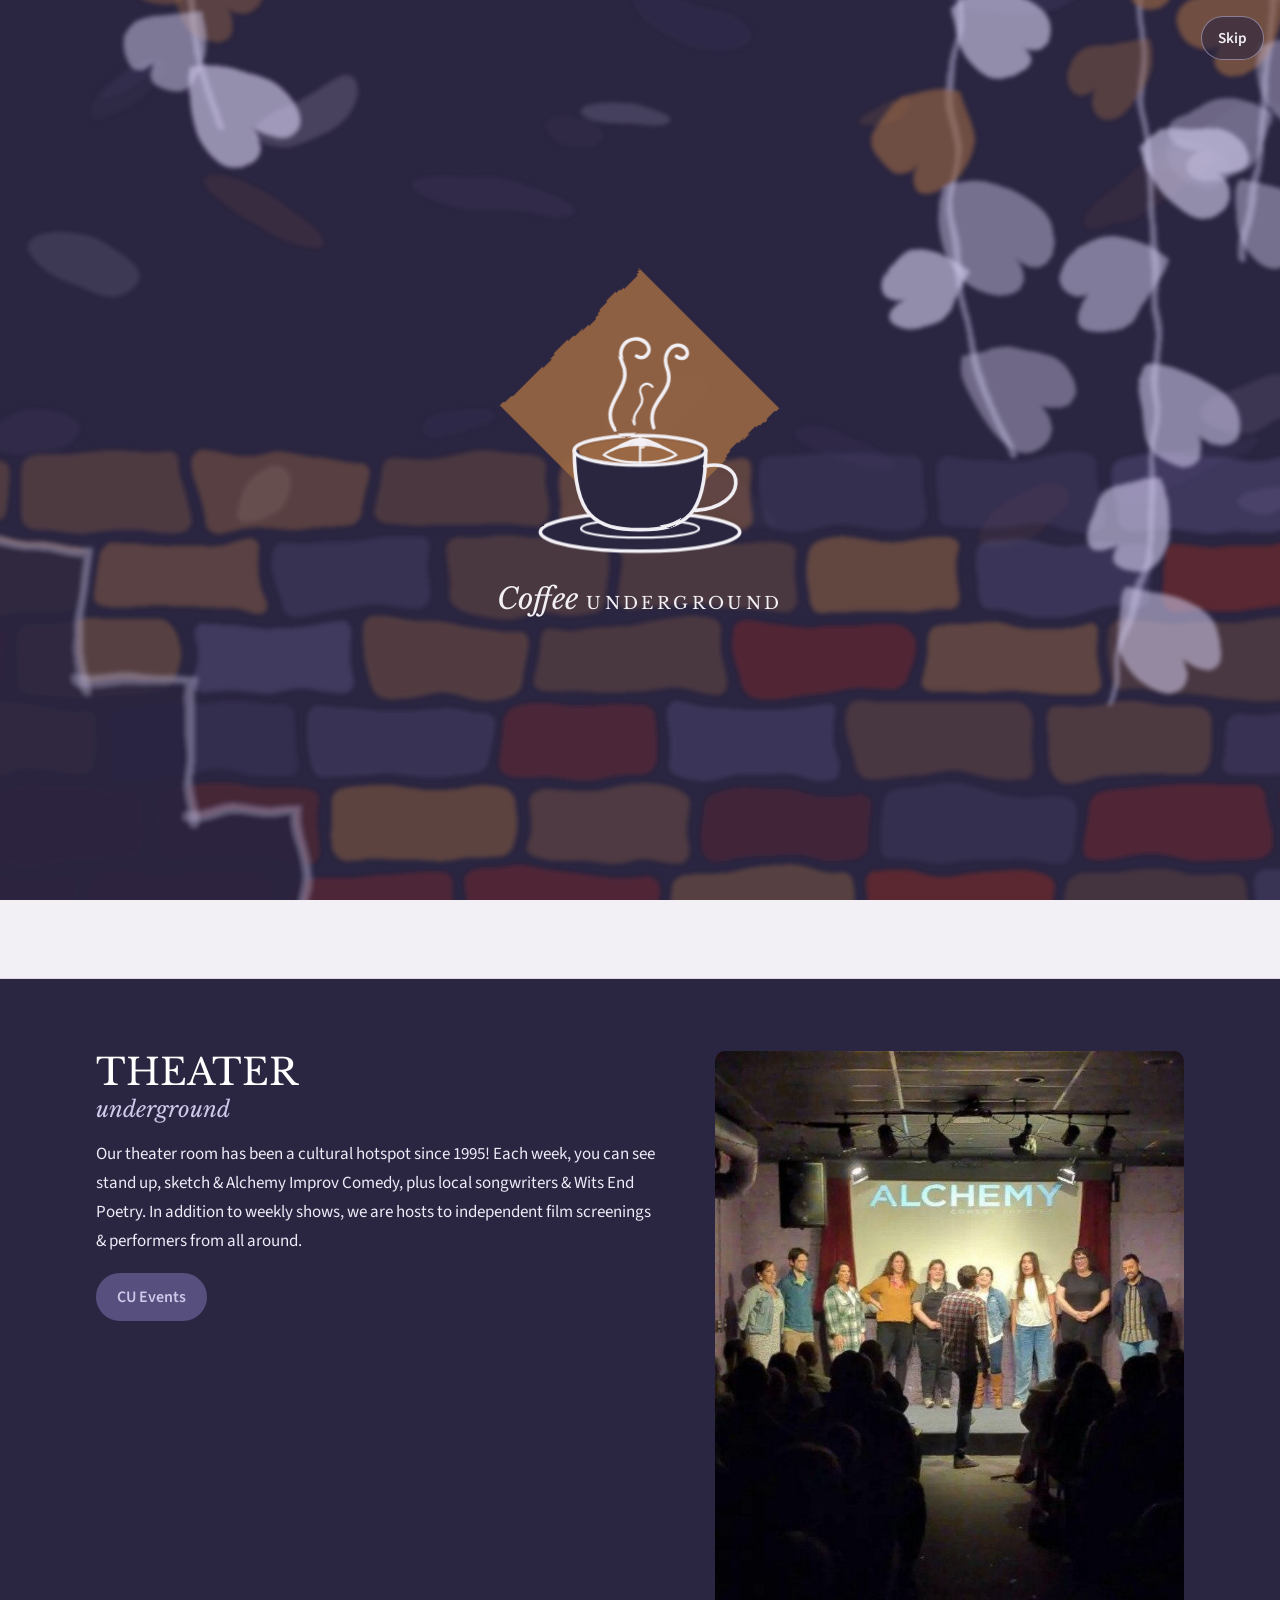
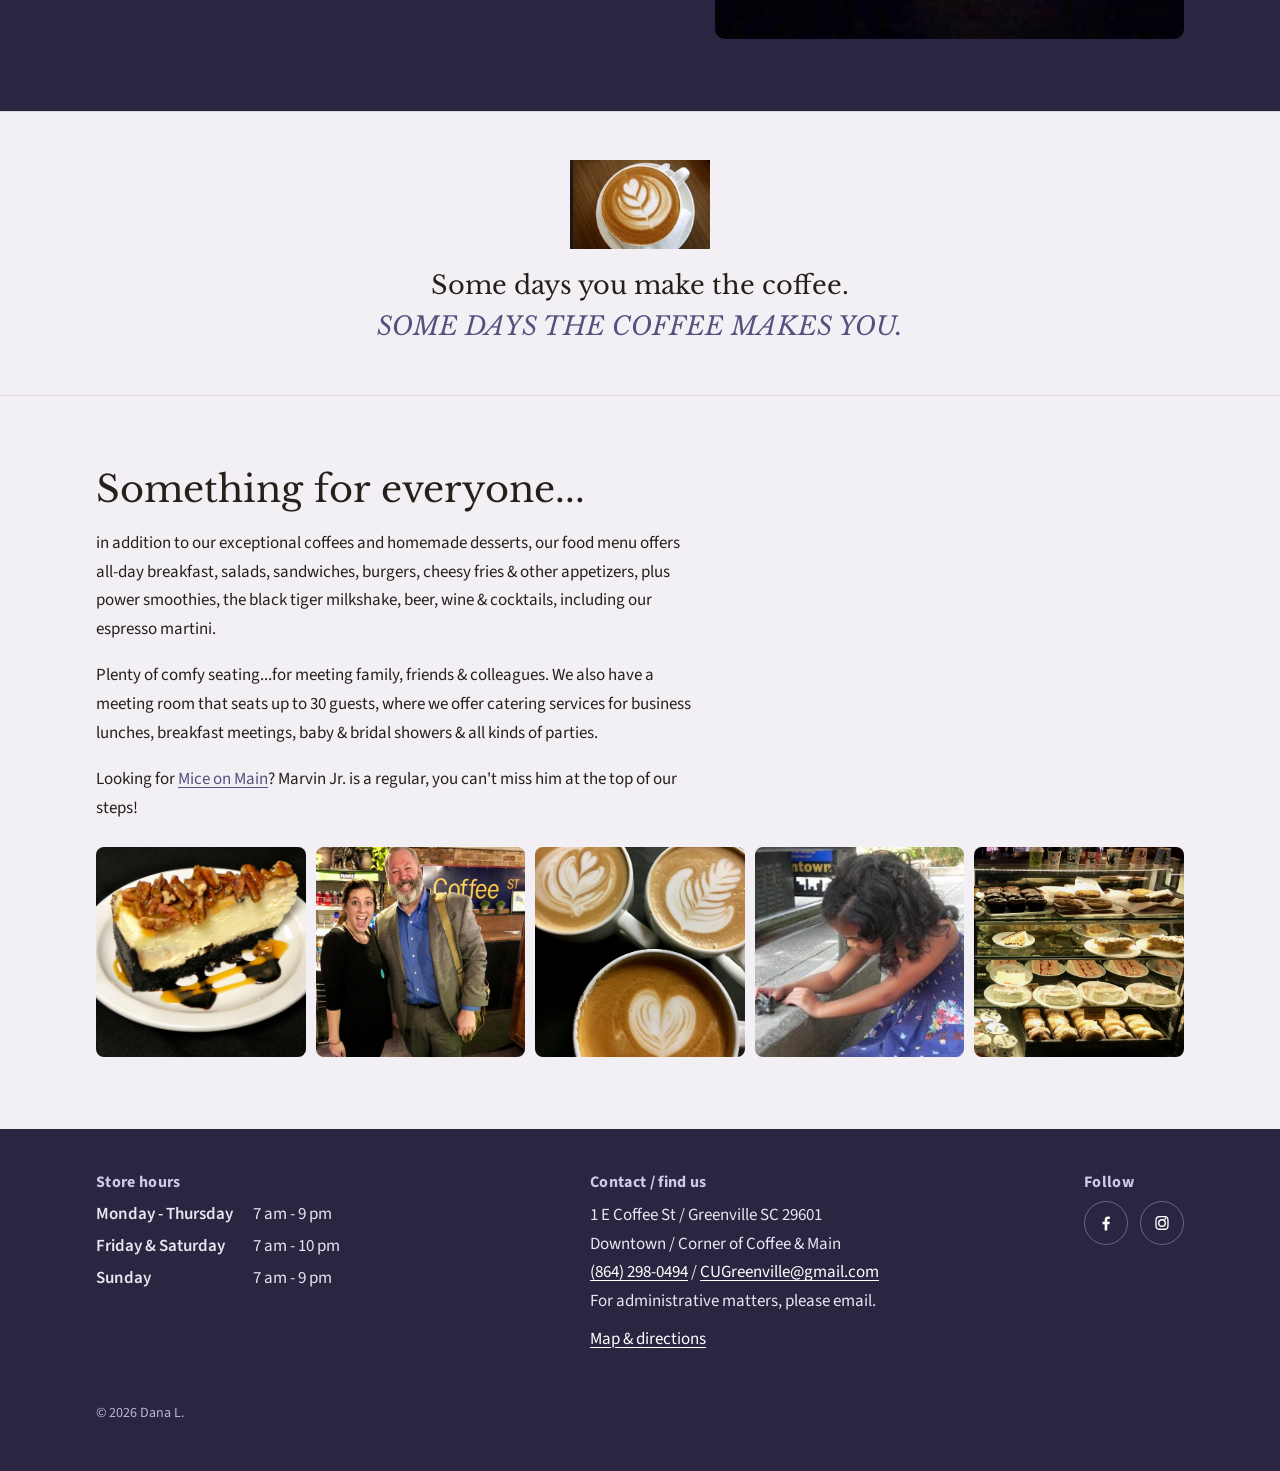
==== commit 05559253: "Home: unlisted ?replay-intro link to replay the intro Co-Authored-By: Claude Opus 5.5 <noreply@anthr" ====
--- a/index.html
+++ b/index.html
@@ -18,6 +18,11 @@
 <script>
 (function () {
   try {
+    // Unlisted replay link: /?replay-intro clears the flag, then drops the param so a reload doesn't replay.
+    if (/[?&]replay-intro(=|&|$)/.test(location.search)) {
+      localStorage.removeItem('cu-intro');
+      history.replaceState(null, '', location.pathname + location.hash);
+    }
     if (matchMedia('(prefers-reduced-motion: reduce)').matches) return;
     // Once per 30 days per browser, not per tab, so visitors arriving from links don't sit through it again.
     var last = +localStorage.getItem('cu-intro') || 0;
--- a/assets/css/styles.css
+++ b/assets/css/styles.css
@@ -140,18 +140,38 @@
 .theater h2, .theater h3 { color: #fff; }
 .theater a { color: #cfc8ea; }
 .theater .kicker { font-family: var(--serif); font-style: italic; color: #cfc8ea; font-size: 1.1rem; margin-bottom: 0.25rem; }
-.show-list { display: grid; gap: 1.25rem; }
-@media (min-width: 44rem) { .show-list { grid-template-columns: 1fr 1fr; } }
-.show {
-  background: var(--card); color: var(--ink);
-  border-top: 6px solid var(--curtain); border-radius: 10px; overflow: hidden;
-  display: grid; grid-template-rows: auto 1fr;
-}
-.show img { width: 100%; aspect-ratio: 16 / 10; object-fit: cover; }
-.show div { padding: 1.1rem 1.25rem 1.3rem; }
-.show h3 { color: var(--ink); margin-bottom: 0.2rem; }
-.show .when { font-weight: 700; color: var(--curtain); margin-bottom: 0.6rem; }
-.show a { color: var(--plum); }
+/* Events stage banner: SVG valance + two drapes (one mirrored) around real text. */
+.stage {
+  position: relative; overflow: hidden; isolation: isolate;
+  min-height: clamp(22rem, 48vw, 34rem); display: grid; place-items: center;
+  padding: clamp(5rem, 13vw, 9.5rem) clamp(4.5rem, 22vw, 20rem) clamp(2.5rem, 6vw, 4rem);
+  background: radial-gradient(ellipse 55% 60% at 50% 62%, rgba(255, 214, 170, .13), transparent 70%), #0c0a10;
+  color: #fff; text-align: center;
+}
+.stage svg { position: absolute; z-index: -1; pointer-events: none; }
+.stage-valance { top: 0; left: 0; width: 100%; height: clamp(3.8rem, 12vw, 8.5rem); z-index: 0; }
+.stage-drape { top: 0; bottom: 0; width: clamp(4.5rem, 21vw, 18rem); height: 100%; }
+.stage-drape.left { left: 0; }
+.stage-drape.right { right: 0; transform: scaleX(-1); }
+.stage-copy { position: relative; z-index: 1; text-shadow: 0 2px 18px rgba(0, 0, 0, .8); }
+.stage-kicker { font-family: var(--sans); font-weight: 600; text-transform: uppercase; letter-spacing: .22em; font-size: clamp(.72rem, 2.4vw, .95rem); color: #e8c9a0; margin: 0 0 .6rem; }
+.stage h1 { font-size: clamp(2.3rem, 9vw, 5.2rem); line-height: 1; margin: 0; color: #fff; }
+.stage h1 em { display: block; color: #cfc8ea; }
+.feed { display: grid; gap: 1rem; }
+@media (min-width: 44rem) { .feed { grid-template-columns: repeat(auto-fill, minmax(15rem, 1fr)); } }
+.feed-day { background: var(--card); color: var(--ink); border-top: 6px solid var(--curtain); border-radius: 10px; padding: 0.9rem 1.1rem 1rem; }
+.theater .feed-day h3 { color: var(--ink); font-size: 1.15rem; margin-bottom: 0.4rem; }
+.feed-day ul { list-style: none; margin: 0; padding: 0; }
+.feed-day li { display: grid; grid-template-columns: 4.2rem 1fr; column-gap: 0.25rem; padding: 0.45rem 0; border-top: 1px solid var(--line); }
+.feed-day li:first-child { border-top: 0; }
+.feed-day li > :not(.when) { grid-column: 2; }
+.feed-day .when { font-weight: 700; color: var(--curtain); font-variant-numeric: tabular-nums; }
+.feed-day .what { font-weight: 600; }
+.feed-day .note { margin: 0.1rem 0 0; font-size: 0.92rem; color: var(--muted); line-height: 1.4; }
+.feed-day details { margin-top: 0.25rem; font-size: 0.92rem; }
+.feed-day summary { cursor: pointer; color: var(--plum); font-weight: 600; min-height: 24px; }
+.feed-day .more p { margin: 0.4rem 0 0; line-height: 1.45; overflow-wrap: anywhere; }
+.theater .feed-day a { color: var(--plum); }
 .define { font-family: var(--serif); border-left: 3px solid var(--curtain); padding-left: 1rem; margin: 1rem 0 1.5rem; }
 .define b { font-weight: 400; font-size: 1.3rem; }
 .define span { color: #cfc8ea; }
